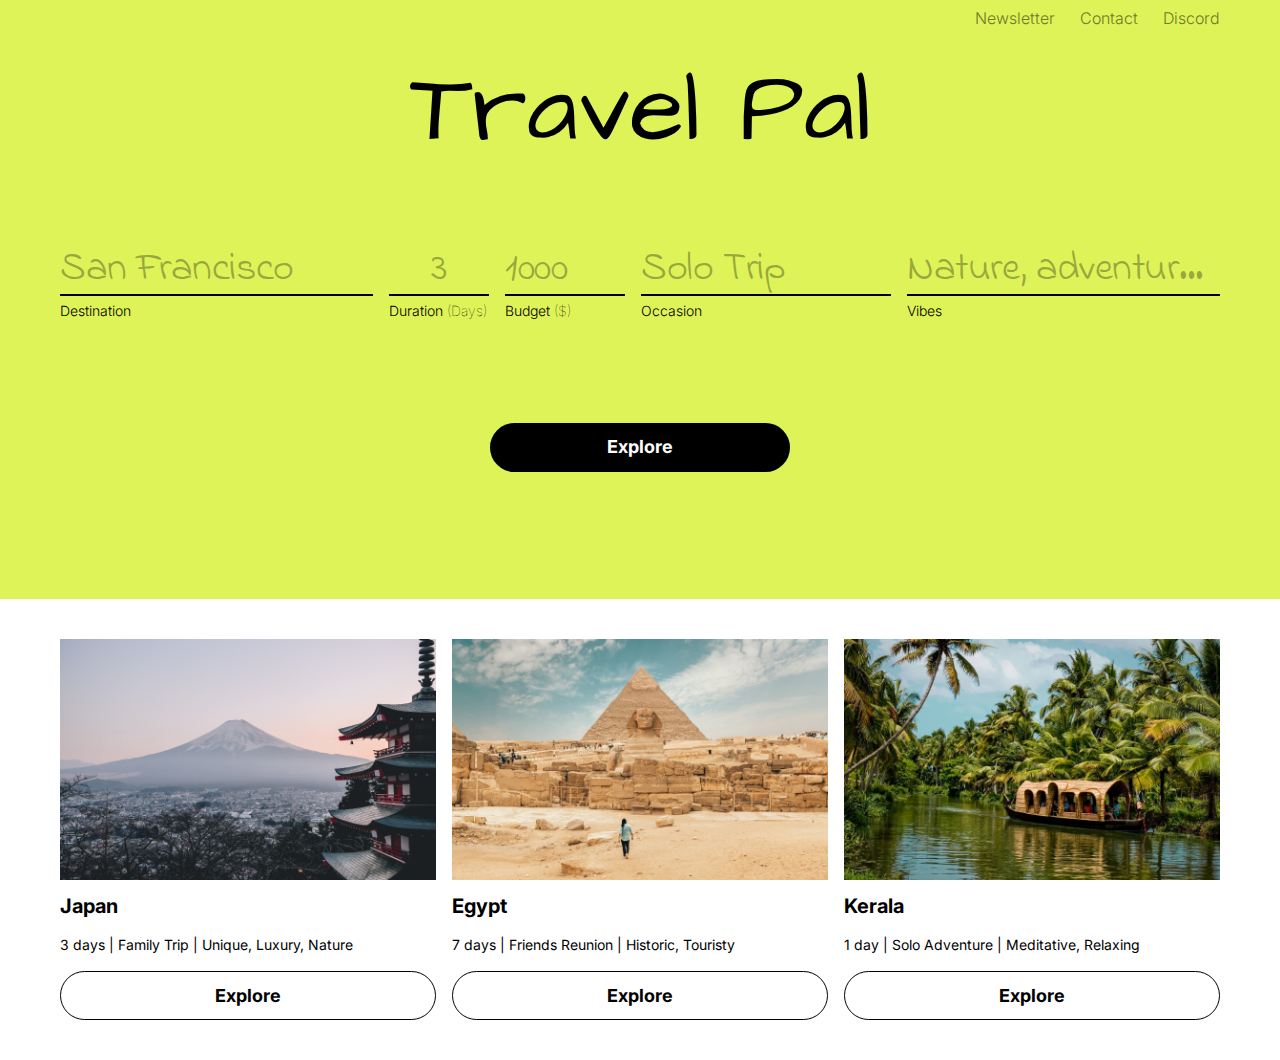
==== index.html @ 109dfd98 "components" ====
<!DOCTYPE html>
<html lang="en">

<head>
  <meta charset="UTF-8" />
  <meta http-equiv="X-UA-Compatible" content="IE=edge" />
  <meta name="viewport" content="width=device-width, initial-scale=1.0" />
  <link rel="stylesheet" href="css/main.css" />
  <!-- <link rel="icon" href="images/logo-small.svg" /> -->
  <title>Home</title>
</head>

<body>
  <div class="main">
    <!-- #header -->
    <header class="header" id="header">
      <div class="autoContainer">
        <div class="header__inner">
          <div class="nav" id="menu">
            <div class="nav__inner">
              <div class="nav__inner-group">
                <a href="" class="nav__inner-link">Newsletter</a>
                <a href="" class="nav__inner-link">Contact</a>
                <a href="" class="nav__inner-link">Discord</a>
              </div>
            </div>
          </div>
          <button class="burger" id="menuBtn"></button>
        </div>
      </div>
    </header>
    <!-- #header end -->

    <!-- #hero -->
    <section class="hero">
      <div class="autoContainer">
        <div class="hero__inner">
          <h1>
            Travel Pal
          </h1>
          <div class="hero__inner-row">
            <div class="input _default">
              <input type="text" value="San Francisco">
              <label>
                Destination
              </label>
            </div>
            <div class="input _default">
              <input type="text" value="3">
              <label>
                Duration
                <span>
                  (Days)
                </span>
              </label>
            </div>
            <div class="input _default">
              <input type="text" value="1000">
              <label>
                Budget
                <span>
                  ($)
                </span>
              </label>
            </div>
            <div class="input _default">
              <input type="text" value="Solo Trip">
              <label>
                Occasion
              </label>
            </div>
            <div class="input _default">
              <input type="text" value="Nature, adventure, relaxing">
              <label>
                Vibes
              </label>
            </div>
          </div>
          <button class="button button--primary">
            Explore
          </button>
        </div>
      </div>
    </section>
    <!-- #hero end -->

    <!-- #grid start-->
    <section class="grid">
      <div class="autoContainer">
        <div class="grid__inner">
          <div class="grid__inner-row">
            <div class="gridItem">
              <div class="gridItem__image">
                <div class="ratioImage">
                  <img src="./images/grid/grid-1.png" alt="grid-1">
                </div>
              </div>
              <h4>
                Japan
              </h4>
              <p>
                3 days | Family Trip | Unique, Luxury, Nature
              </p>
              <button class="button button--secondary">
                Explore
              </button>
            </div>
            <div class="gridItem">
              <div class="gridItem__image">
                <div class="ratioImage">
                  <img src="./images/grid/grid-2.png" alt="grid-2">
                </div>
              </div>
              <h4>
                Egypt
              </h4>
              <p>
                7 days | Friends Reunion | Historic, Touristy
              </p>
              <button class="button button--secondary">
                Explore
              </button>
            </div>
            <div class="gridItem">
              <div class="gridItem__image">
                <div class="ratioImage">
                  <img src="./images/grid/grid-3.png" alt="grid-3">
                </div>
              </div>
              <h4>
                Kerala
              </h4>
              <p>
                1 day | Solo Adventure | Meditative, Relaxing
              </p>
              <button class="button button--secondary">
                Explore
              </button>
            </div>
          </div>
        </div>
      </div>
    </section>
    <!-- #grid end-->


  </div>
  <script src="js/main.js"></script>
</body>

</html>
---- css/main.css ----
@import "./animate.css";
@import url("https://fonts.googleapis.com/css2?family=Architects+Daughter&display=swap");
@import url("https://fonts.googleapis.com/css2?family=Indie+Flower&display=swap");
@import url("https://fonts.googleapis.com/css2?family=Inter:wght@100;300;400;700&display=swap");
@-webkit-keyframes zoomInCenter {
  from {
    opacity: 0;
    -webkit-transform: translate(-50%, -50%) scale(0.9);
            transform: translate(-50%, -50%) scale(0.9);
  }
  30% {
    opacity: 1;
  }
  to {
    opacity: 1;
    -webkit-transform: translate(-50%, -50%) scale(1);
            transform: translate(-50%, -50%) scale(1);
  }
}
@keyframes zoomInCenter {
  from {
    opacity: 0;
    -webkit-transform: translate(-50%, -50%) scale(0.9);
            transform: translate(-50%, -50%) scale(0.9);
  }
  30% {
    opacity: 1;
  }
  to {
    opacity: 1;
    -webkit-transform: translate(-50%, -50%) scale(1);
            transform: translate(-50%, -50%) scale(1);
  }
}
@-webkit-keyframes zoomIn {
  from {
    opacity: 0;
    -webkit-transform: scale(0.9);
            transform: scale(0.9);
  }
  30% {
    opacity: 1;
  }
  to {
    opacity: 1;
    -webkit-transform: scale(1);
            transform: scale(1);
  }
}
@keyframes zoomIn {
  from {
    opacity: 0;
    -webkit-transform: scale(0.9);
            transform: scale(0.9);
  }
  30% {
    opacity: 1;
  }
  to {
    opacity: 1;
    -webkit-transform: scale(1);
            transform: scale(1);
  }
}
@-webkit-keyframes fadeInUp {
  from {
    opacity: 0;
    -webkit-transform: translateY(10%);
            transform: translateY(10%);
  }
  to {
    opacity: 1;
    -webkit-transform: translateY(0);
            transform: translateY(0);
  }
}
@keyframes fadeInUp {
  from {
    opacity: 0;
    -webkit-transform: translateY(10%);
            transform: translateY(10%);
  }
  to {
    opacity: 1;
    -webkit-transform: translateY(0);
            transform: translateY(0);
  }
}
@-webkit-keyframes sticky {
  from {
    opacity: 0;
    -webkit-transform: translateY(-110%);
            transform: translateY(-110%);
  }
  50% {
    opacity: 1;
  }
  to {
    opacity: 1;
    -webkit-transform: translateY(0);
            transform: translateY(0);
  }
}
@keyframes sticky {
  from {
    opacity: 0;
    -webkit-transform: translateY(-110%);
            transform: translateY(-110%);
  }
  50% {
    opacity: 1;
  }
  to {
    opacity: 1;
    -webkit-transform: translateY(0);
            transform: translateY(0);
  }
}
@-webkit-keyframes animInUp {
  from {
    -webkit-transform: translateY(10%) scale(0.98);
            transform: translateY(10%) scale(0.98);
  }
  to {
    -webkit-transform: translateY(0);
            transform: translateY(0);
  }
}
@keyframes animInUp {
  from {
    -webkit-transform: translateY(10%) scale(0.98);
            transform: translateY(10%) scale(0.98);
  }
  to {
    -webkit-transform: translateY(0);
            transform: translateY(0);
  }
}
.animInUp {
  -webkit-animation-name: animInUp;
  animation-name: animInUp;
}

.zoomInCenter {
  -webkit-animation-name: zoomInCenter;
          animation-name: zoomInCenter;
  -webkit-animation-timing-function: ease-in-out;
          animation-timing-function: ease-in-out;
}

/* Typography */
h1 {
  font-size: 100px;
  font-family: "Architects Daughter", cursive;
}

h2 {
  font-size: 100px;
}

h3 {
  font-size: 40px;
}

h4 {
  font-size: 20px;
}

h5 {
  font-size: 18px;
}

h6 {
  font-size: 14px;
}

h1,
h2,
h3,
h4,
h5,
h6 {
  font-weight: 700;
  line-height: 1.2em;
}

p {
  font-size: 14px;
  line-height: 1.8em;
}

:root {
  height: 100%;
}

html {
  height: 100%;
  scroll-behavior: smooth;
}

* {
  margin: 0px;
  padding: 0px;
  border: none;
  outline: none;
  -webkit-box-sizing: border-box;
          box-sizing: border-box;
}

button {
  cursor: pointer;
  outline: none;
  background: transparent;
}
button:focus {
  outline: none;
}

input::-webkit-outer-spin-button,
input::-webkit-inner-spin-button {
  -webkit-appearance: none;
  margin: 0;
}

/* width */
::-webkit-scrollbar {
  width: 8px;
}

/* Track */
::-webkit-scrollbar-track {
  background: #fff;
}

/* Handle */
::-webkit-scrollbar-thumb {
  background: rgba(0, 0, 0, 0.2);
  border-radius: 10px;
}

/* Handle on hover */
::-webkit-scrollbar-thumb:hover {
  background: rgba(0, 0, 0, 0.3);
}

body {
  height: 100%;
  cursor: default;
  font-size: 14px;
  color: #000;
  line-height: 1.7em;
  font-weight: 400;
  background: #fff;
  font-family: "Inter", sans-serif;
  -webkit-font-smoothing: antialiased;
  -moz-font-smoothing: antialiased;
}

body.active {
  overflow: hidden;
}

a {
  cursor: pointer;
  text-decoration: none;
  color: #000;
}

ul,
li {
  list-style: none;
  padding: 0px;
  margin: 0px;
}

img,
svg {
  pointer-events: none;
}

.main {
  display: -webkit-box;
  display: -ms-flexbox;
  display: flex;
  -webkit-box-orient: vertical;
  -webkit-box-direction: normal;
      -ms-flex-direction: column;
          flex-direction: column;
  overflow: hidden;
  min-height: 100%;
}

.autoContainer {
  max-width: 1400px;
  margin: 0 auto;
  padding: 0 60px;
}

.input {
  display: -webkit-box;
  display: -ms-flexbox;
  display: flex;
  -webkit-box-orient: vertical;
  -webkit-box-direction: normal;
      -ms-flex-direction: column;
          flex-direction: column;
  width: 100%;
  font-size: 40px;
}
.input input,
.input textarea {
  width: 100%;
  background-color: transparent;
  resize: none;
  -webkit-transition: 0.3s ease-out;
  transition: 0.3s ease-out;
  font-family: "Indie Flower", cursive;
  color: #000;
  font-style: normal;
  font-weight: 400;
  font-size: inherit;
  line-height: 1;
  display: -webkit-box;
  -webkit-line-clamp: 3;
  -webkit-box-orient: vertical;
  overflow: hidden;
  text-overflow: ellipsis;
  letter-spacing: -0.4px;
}
.input input::-webkit-input-placeholder, .input textarea::-webkit-input-placeholder {
  color: #99A83E;
  -webkit-transition: 0.3s ease-out;
  transition: 0.3s ease-out;
}
.input input::-moz-placeholder, .input textarea::-moz-placeholder {
  color: #99A83E;
  -moz-transition: 0.3s ease-out;
  transition: 0.3s ease-out;
}
.input input:-ms-input-placeholder, .input textarea:-ms-input-placeholder {
  color: #99A83E;
  -ms-transition: 0.3s ease-out;
  transition: 0.3s ease-out;
}
.input input::-ms-input-placeholder, .input textarea::-ms-input-placeholder {
  color: #99A83E;
  -ms-transition: 0.3s ease-out;
  transition: 0.3s ease-out;
}
.input input::placeholder,
.input textarea::placeholder {
  color: #99A83E;
  -webkit-transition: 0.3s ease-out;
  transition: 0.3s ease-out;
}
.input label {
  position: relative;
  font-size: 14px;
  color: #000;
  font-weight: 300;
}
.input label span {
  font-weight: 100;
}
.input label::before {
  content: "";
  width: 100%;
  height: 2px;
  background: #000;
  position: absolute;
  left: 0;
  top: -5px;
}
.input._default input {
  color: #99A83E;
}

.button {
  cursor: pointer;
  display: -webkit-box;
  display: -ms-flexbox;
  display: flex;
  -webkit-box-align: center;
      -ms-flex-align: center;
          align-items: center;
  -webkit-box-pack: center;
      -ms-flex-pack: center;
          justify-content: center;
  padding: 0.8em 1.5em;
  border: 1px solid transparent;
  color: #000;
  font-style: normal;
  font-weight: 700;
  font-size: 18px;
  line-height: 1;
  -webkit-transition: all 0.3s ease;
  transition: all 0.3s ease;
  font-family: "Inter", sans-serif;
}
.button--primary {
  background: #000;
  color: #fff;
  border-radius: 100px;
  min-width: 300px;
}
.button--primary:hover {
  color: #000;
  background: #fff;
  border-color: #000;
}
.button--secondary {
  border-radius: 100px;
  width: 100%;
  border-color: #000;
  background-color: #fff;
}
.button--secondary:hover {
  color: #fff;
  background: #000;
}
.button:active {
  opacity: 0.7;
}
.button:disabled {
  cursor: default;
  opacity: 0.5 !important;
}

.ratioImage {
  position: relative;
  padding-bottom: 64%;
  width: 100%;
}
.ratioImage img {
  position: absolute;
  top: 0;
  left: 0;
  width: 100%;
  height: 100%;
  -o-object-fit: cover;
     object-fit: cover;
}
.ratioImage--contain img {
  -o-object-fit: contain;
     object-fit: contain;
}

.noBreak {
  white-space: nowrap;
}

.footer {
  margin-top: auto;
}
.header {
  position: absolute;
  top: 0;
  left: 0;
  width: 100%;
  padding: 10px 0;
  z-index: 5;
  -webkit-transition: 0.2s ease-out;
  transition: 0.2s ease-out;
  -webkit-transition-property: opacity, padding, -webkit-transform;
  transition-property: opacity, padding, -webkit-transform;
  transition-property: opacity, transform, padding;
  transition-property: opacity, transform, padding, -webkit-transform;
}
.header__inner .burger {
  display: none;
}

.nav {
  -webkit-box-flex: 1;
      -ms-flex-positive: 1;
          flex-grow: 1;
}
.nav__inner {
  display: -webkit-box;
  display: -ms-flexbox;
  display: flex;
  width: 100%;
  -webkit-box-align: center;
      -ms-flex-align: center;
          align-items: center;
  -webkit-box-pack: end;
      -ms-flex-pack: end;
          justify-content: flex-end;
}
.nav__inner-group {
  display: -webkit-box;
  display: -ms-flexbox;
  display: flex;
  -webkit-box-align: center;
      -ms-flex-align: center;
          align-items: center;
  gap: 25px;
}
.nav__inner-link {
  position: relative;
  display: -webkit-box;
  display: -ms-flexbox;
  display: flex;
  -webkit-box-align: center;
      -ms-flex-align: center;
          align-items: center;
  color: #6F7A29;
  font-family: "Inter", sans-serif;
  font-style: normal;
  font-weight: 300;
  font-size: 16px;
  line-height: 1;
  -webkit-transition: 0.3s ease-out;
  transition: 0.3s ease-out;
}
.nav__inner-link:hover {
  color: #000;
}

.burger {
  cursor: pointer;
  display: block;
  position: relative;
  font-size: 10px;
  width: 2.6em;
  height: 2em;
  color: #fff;
  background: transparent;
  -webkit-transition: 0.2s ease;
  transition: 0.2s ease;
}
.burger span, .burger::after, .burger::before {
  position: absolute;
  left: 50%;
  width: 100%;
  height: 0.32em;
  background-color: currentColor;
  border-radius: 0.4em;
  -webkit-transition: all 0.3s ease;
  transition: all 0.3s ease;
}
.burger span {
  top: 50%;
  -webkit-transform: translate(-50%, -50%);
          transform: translate(-50%, -50%);
}
.burger::before {
  content: "";
  top: 0;
  -webkit-transform: translateX(-50%);
          transform: translateX(-50%);
}
.burger::after {
  content: "";
  bottom: 0;
  -webkit-transform: translateX(-50%);
          transform: translateX(-50%);
}
.burger:hover {
  opacity: 0.8;
}
.burger.active {
  color: #DEF358;
}
.burger.active::before {
  top: 50%;
  -webkit-transform: translate(-50%, -50%) rotate(45deg);
          transform: translate(-50%, -50%) rotate(45deg);
}
.burger.active::after {
  bottom: 50%;
  -webkit-transform: translate(-50%, 50%) rotate(-45deg);
          transform: translate(-50%, 50%) rotate(-45deg);
}
.burger.active span {
  width: 0;
  opacity: 0;
  -webkit-transition: 0.2s ease;
  transition: 0.2s ease;
}

.hero {
  background: #DEF358;
  padding: 50px 0;
  height: 66.6vh;
}
.hero__inner {
  display: -webkit-box;
  display: -ms-flexbox;
  display: flex;
  -webkit-box-orient: vertical;
  -webkit-box-direction: normal;
      -ms-flex-direction: column;
          flex-direction: column;
  -webkit-box-align: center;
      -ms-flex-align: center;
          align-items: center;
  gap: 70px;
}
.hero__inner-row {
  display: -webkit-box;
  display: -ms-flexbox;
  display: flex;
  gap: 16px;
  margin-bottom: 30px;
  width: 100%;
}
.hero__inner-row .input:nth-child(1) {
  max-width: 320px;
}
.hero__inner-row .input:nth-child(2) {
  max-width: 100px;
}
.hero__inner-row .input:nth-child(2) input {
  text-align: center;
}
.hero__inner-row .input:nth-child(3) {
  max-width: 120px;
}
.hero__inner-row .input:nth-child(4) {
  max-width: 250px;
}
.hero h1 {
  font-weight: 400;
  text-align: center;
}

.grid {
  padding: 40px 0;
}
.grid__inner-row {
  display: -webkit-box;
  display: -ms-flexbox;
  display: flex;
  -webkit-box-pack: justify;
      -ms-flex-pack: justify;
          justify-content: space-between;
  gap: 15px;
}
.gridItem {
  width: calc(33.3% - 10px);
  max-width: 394px;
  display: -webkit-box;
  display: -ms-flexbox;
  display: flex;
  -webkit-box-orient: vertical;
  -webkit-box-direction: normal;
      -ms-flex-direction: column;
          flex-direction: column;
  gap: 14px;
}

@media (max-width: 1160px) {
  .autoContainer {
    padding: 0 40px;
  }
}
@media (max-width: 1025px) {
  .autoContainer {
    padding: 0 30px;
  }

  .header {
    padding: 25px 0;
  }
  .header__inner {
    -webkit-box-pack: justify;
        -ms-flex-pack: justify;
            justify-content: space-between;
  }
  .header__inner-logo {
    padding-right: 20px;
    border-right: 2px solid rgba(255, 255, 255, 0.27);
    border: 0;
  }
  .header__inner .burger {
    display: block;
    z-index: 2;
  }

  .nav {
    position: fixed;
    top: 0;
    left: 0;
    width: 100%;
    height: 100%;
    background: rgba(0, 0, 0, 0.4);
    -webkit-backdrop-filter: blur(4px);
            backdrop-filter: blur(4px);
    z-index: 0;
    -webkit-transform: translate(100%);
            transform: translate(100%);
    opacity: 0;
    pointer-events: none;
    -webkit-transition: all 0s ease 0.25s, opacity 0.2s ease-in-out 0s;
    transition: all 0s ease 0.25s, opacity 0.2s ease-in-out 0s;
  }
  .nav__inner {
    position: absolute;
    top: 0;
    left: 0;
    width: 35%;
    min-width: 280px;
    height: 100%;
    -webkit-box-orient: vertical;
    -webkit-box-direction: normal;
        -ms-flex-direction: column;
            flex-direction: column;
    -webkit-box-align: start;
        -ms-flex-align: start;
            align-items: flex-start;
    -webkit-box-pack: start;
        -ms-flex-pack: start;
            justify-content: flex-start;
    -webkit-box-sizing: border-box;
            box-sizing: border-box;
    background: #fff;
    -webkit-box-shadow: 0px 4px 24px -1px rgba(0, 0, 0, 0.2);
            box-shadow: 0px 4px 24px -1px rgba(0, 0, 0, 0.2);
    padding: 50px 25px;
    -webkit-transform: translate(-100%);
            transform: translate(-100%);
    opacity: 0;
    -webkit-transition: 0.15s ease-in-out 0s;
    transition: 0.15s ease-in-out 0s;
  }
  .nav__inner-group {
    -webkit-box-orient: vertical;
    -webkit-box-direction: normal;
        -ms-flex-direction: column;
            flex-direction: column;
    -webkit-box-align: start;
        -ms-flex-align: start;
            align-items: flex-start;
    padding: 25px 0;
    gap: 8px;
    color: #000;
    border-top: 1px solid #fff;
    width: 100%;
  }
  .nav__inner-group:first-child {
    border: 0;
  }
  .nav__inner-link {
    color: #000;
  }
  .nav__inner-link:after {
    left: 0;
    top: 50%;
    width: 2px;
    height: 80%;
    -webkit-transform: translateY(-50%);
            transform: translateY(-50%);
  }
  .nav__inner-link:hover:after {
    width: 2px;
    height: 100%;
  }
  .nav.active {
    pointer-events: all;
    -webkit-transform: translate(0);
            transform: translate(0);
    opacity: 1;
    -webkit-transition: opacity 0.3s ease-in-out;
    transition: opacity 0.3s ease-in-out;
  }
  .nav.active .nav__inner {
    opacity: 1;
    -webkit-transition: 0.3s ease-in-out 0.05s;
    transition: 0.3s ease-in-out 0.05s;
    -webkit-transform: translate(0);
            transform: translate(0);
  }
}
@media (max-width: 940px) {
  .autoContainer {
    padding: 0 25px;
  }
}
@media (max-width: 768px) {
  .autoContainer {
    padding: 0 15px;
  }
}
@media (max-width: 580px) {
  ._hideMob {
    display: none;
  }
}
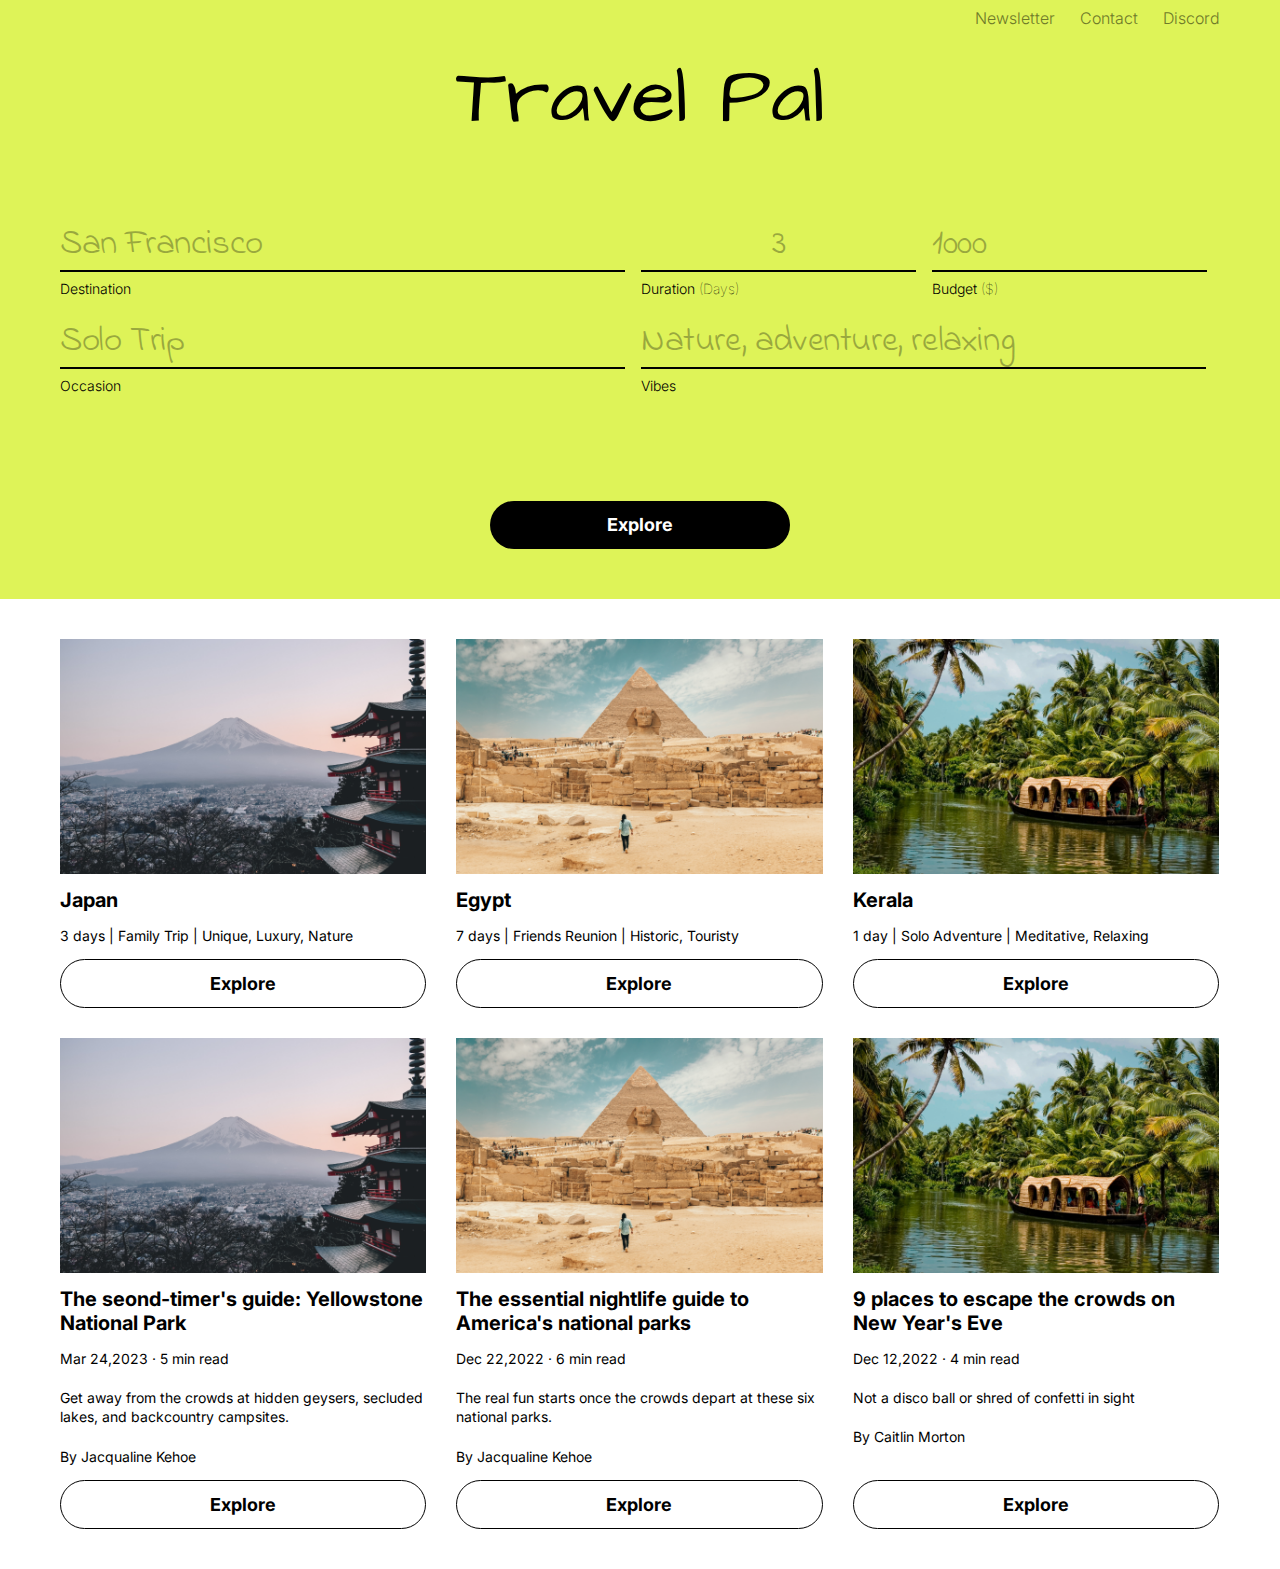
==== commit 132bcf9b: "new" ====
--- a/index.html
+++ b/index.html
@@ -12,6 +12,7 @@
 
 <body>
   <div class="main">
+
     <!-- #header -->
     <header class="header" id="header">
       <div class="autoContainer">
@@ -39,39 +40,49 @@
             Travel Pal
           </h1>
           <div class="hero__inner-row">
-            <div class="input _default">
-              <input type="text" value="San Francisco">
-              <label>
+            <div class="input__wrapper">
+              <div class="input input--underline _default">
+                <input type="text" value="San Francisco">
+              </div>
+              <label class="badge">
                 Destination
               </label>
             </div>
-            <div class="input _default">
-              <input type="text" value="3">
-              <label>
+            <div class="input__wrapper">
+              <div class="input input--underline _default">
+                <input type="text" value="3">
+              </div>
+              <label class="badge">
                 Duration
                 <span>
                   (Days)
                 </span>
               </label>
             </div>
-            <div class="input _default">
-              <input type="text" value="1000">
-              <label>
+            <div class="input__wrapper">
+              <div class="input input--underline _default">
+                <input type="text" value="1000">
+              </div>
+              <label class="badge">
                 Budget
                 <span>
                   ($)
                 </span>
               </label>
             </div>
-            <div class="input _default">
-              <input type="text" value="Solo Trip">
-              <label>
+            <div class="input__wrapper">
+              <div class="input input--underline _default">
+                <input type="text" value="Solo Trip">
+              </div>
+              <label class="badge">
                 Occasion
               </label>
             </div>
-            <div class="input _default">
-              <input type="text" value="Nature, adventure, relaxing">
-              <label>
+            <div class="input__wrapper">
+              <div class="input input--underline _default">
+                <input type="text" value="Nature, adventure, relaxing">
+              </div>
+              <label class="badge">
                 Vibes
               </label>
             </div>
@@ -137,13 +148,73 @@
                 Explore
               </button>
             </div>
+            <div class="gridItem">
+              <div class="gridItem__image">
+                <div class="ratioImage">
+                  <img src="./images/grid/grid-1.png" alt="grid-4">
+                </div>
+              </div>
+              <h4>
+         The seond-timer's guide: Yellowstone National Park
+              </h4>
+              <p>
+              Mar 24,2023 &#183; 5 min read
+              <br><br>
+              Get away from the crowds at hidden geysers, secluded lakes, and backcountry campsites.
+              <br><br>
+              By Jacqualine Kehoe
+              </p>
+              <button class="button button--secondary">
+                Explore
+              </button>
+            </div>
+            <div class="gridItem">
+              <div class="gridItem__image">
+                <div class="ratioImage">
+                  <img src="./images/grid/grid-2.png" alt="grid-5">
+                </div>
+              </div>
+              <h4>
+              The essential nightlife guide to America's national parks
+              </h4>
+              <p>
+              Dec 22,2022 &#183; 6 min read
+              <br><br>
+              The real fun starts once the crowds depart at these six national parks.
+              <br><br>
+              By Jacqualine Kehoe
+              </p>
+              <button class="button button--secondary">
+                Explore
+              </button>
+            </div>
+            <div class="gridItem">
+              <div class="gridItem__image">
+                <div class="ratioImage">
+                  <img src="./images/grid/grid-3.png" alt="grid-6">
+                </div>
+              </div>
+              <h4>
+            9 places to escape the crowds on New Year's Eve
+              </h4>
+              <p>
+              Dec 12,2022 &#183; 4 min read
+              <br><br>
+            Not a disco ball or shred of confetti in sight
+              <br><br>
+              By Caitlin Morton
+              </p>
+              <button class="button button--secondary">
+                Explore
+              </button>
+            </div>
+            
           </div>
         </div>
       </div>
     </section>
     <!-- #grid end-->
 
-
   </div>
   <script src="js/main.js"></script>
 </body>
--- a/css/main.css
+++ b/css/main.css
@@ -186,7 +186,7 @@
 
 p {
   font-size: 14px;
-  line-height: 1.8em;
+  line-height: 1.4em;
 }
 
 :root {
@@ -320,12 +320,9 @@
   font-weight: 400;
   font-size: inherit;
   line-height: 1;
-  display: -webkit-box;
-  -webkit-line-clamp: 3;
-  -webkit-box-orient: vertical;
+  letter-spacing: -0.4px;
   overflow: hidden;
   text-overflow: ellipsis;
-  letter-spacing: -0.4px;
 }
 .input input::-webkit-input-placeholder, .input textarea::-webkit-input-placeholder {
   color: #99A83E;
@@ -353,26 +350,31 @@
   -webkit-transition: 0.3s ease-out;
   transition: 0.3s ease-out;
 }
-.input label {
-  position: relative;
+.input--underline input, .input--underline textarea {
+  border-bottom: 2px solid #000;
+}
+.input._default input {
+  color: #99A83E;
+}
+.input__wrapper {
+  display: -webkit-box;
+  display: -ms-flexbox;
+  display: flex;
+  -webkit-box-orient: vertical;
+  -webkit-box-direction: normal;
+      -ms-flex-direction: column;
+          flex-direction: column;
+  gap: 5px;
+  width: 100%;
+}
+
+.badge {
   font-size: 14px;
   color: #000;
   font-weight: 300;
 }
-.input label span {
+.badge span {
   font-weight: 100;
-}
-.input label::before {
-  content: "";
-  width: 100%;
-  height: 2px;
-  background: #000;
-  position: absolute;
-  left: 0;
-  top: -5px;
-}
-.input._default input {
-  color: #99A83E;
 }
 
 .button {
@@ -582,7 +584,6 @@
 .hero {
   background: #DEF358;
   padding: 50px 0;
-  height: 66.6vh;
 }
 .hero__inner {
   display: -webkit-box;
@@ -595,7 +596,11 @@
   -webkit-box-align: center;
       -ms-flex-align: center;
           align-items: center;
-  gap: 70px;
+  gap: 30px;
+  -webkit-box-pack: justify;
+      -ms-flex-pack: justify;
+          justify-content: space-between;
+  min-height: calc(66.6vh - 100px);
 }
 .hero__inner-row {
   display: -webkit-box;
@@ -605,19 +610,19 @@
   margin-bottom: 30px;
   width: 100%;
 }
-.hero__inner-row .input:nth-child(1) {
+.hero__inner-row .input__wrapper:nth-child(1) {
   max-width: 320px;
 }
-.hero__inner-row .input:nth-child(2) {
+.hero__inner-row .input__wrapper:nth-child(2) {
   max-width: 100px;
 }
-.hero__inner-row .input:nth-child(2) input {
+.hero__inner-row .input__wrapper:nth-child(2) input {
   text-align: center;
 }
-.hero__inner-row .input:nth-child(3) {
+.hero__inner-row .input__wrapper:nth-child(3) {
   max-width: 120px;
 }
-.hero__inner-row .input:nth-child(4) {
+.hero__inner-row .input__wrapper:nth-child(4) {
   max-width: 250px;
 }
 .hero h1 {
@@ -628,17 +633,29 @@
 .grid {
   padding: 40px 0;
 }
+.grid__inner {
+  display: -webkit-box;
+  display: -ms-flexbox;
+  display: flex;
+  -webkit-box-orient: vertical;
+  -webkit-box-direction: normal;
+      -ms-flex-direction: column;
+          flex-direction: column;
+  gap: 45px;
+}
 .grid__inner-row {
   display: -webkit-box;
   display: -ms-flexbox;
   display: flex;
-  -webkit-box-pack: justify;
-      -ms-flex-pack: justify;
-          justify-content: space-between;
-  gap: 15px;
+  -webkit-box-pack: start;
+      -ms-flex-pack: start;
+          justify-content: flex-start;
+  -ms-flex-wrap: wrap;
+      flex-wrap: wrap;
+  gap: 48px;
 }
 .gridItem {
-  width: calc(33.3% - 10px);
+  width: calc(33.3% - 32px);
   max-width: 394px;
   display: -webkit-box;
   display: -ms-flexbox;
@@ -649,127 +666,152 @@
           flex-direction: column;
   gap: 14px;
 }
-
+.gridItem p {
+  -webkit-box-flex: 1;
+      -ms-flex: 1;
+          flex: 1;
+}
+
+.tabs {
+  display: -webkit-box;
+  display: -ms-flexbox;
+  display: flex;
+  -webkit-box-pack: center;
+      -ms-flex-pack: center;
+          justify-content: center;
+  gap: 50px;
+  font-size: 30px;
+}
+.tabs__button {
+  font-weight: 500;
+  font-size: 1em;
+  position: relative;
+  color: #C0B9CF;
+  cursor: pointer;
+  -webkit-transition: 0.3s ease-in-out;
+  transition: 0.3s ease-in-out;
+  padding-bottom: 10px;
+}
+.tabs__button:after {
+  content: "";
+  width: 0;
+  height: 2px;
+  background: #C0B9CF;
+  position: absolute;
+  left: 0;
+  bottom: 0;
+  opacity: 0;
+  -webkit-transition: 0.3s ease-in-out;
+  transition: 0.3s ease-in-out;
+}
+.tabs__button:hover::after {
+  width: 100%;
+  opacity: 1;
+}
+.tabs__button.active {
+  color: #000;
+}
+.tabs__button.active:after {
+  background: #000;
+  width: 100%;
+  opacity: 1;
+}
+.tabs__button.active:hover {
+  opacity: 0.7;
+}
+
+@media (max-width: 1350px) {
+  h1, h2 {
+    font-size: 90px;
+  }
+}
+@media (max-width: 1280px) {
+  h1, h2 {
+    font-size: 80px;
+  }
+
+  .input {
+    font-size: 35px;
+  }
+
+  .hero__inner-row {
+    -ms-flex-wrap: wrap;
+        flex-wrap: wrap;
+  }
+  .hero__inner-row .input__wrapper:nth-child(1) {
+    max-width: unset;
+    width: calc(50% - 15px);
+  }
+  .hero__inner-row .input__wrapper:nth-child(2) {
+    max-width: unset;
+    width: calc(25% - 15px);
+  }
+  .hero__inner-row .input__wrapper:nth-child(3) {
+    max-width: unset;
+    width: calc(25% - 15px);
+  }
+  .hero__inner-row .input__wrapper:nth-child(4) {
+    max-width: unset;
+    width: calc(50% - 15px);
+  }
+  .hero__inner-row .input__wrapper:nth-child(5) {
+    width: calc(50% - 15px);
+  }
+
+  .tabs {
+    gap: 40px;
+    font-size: 25px;
+  }
+
+  .grid__inner-row {
+    gap: 30px 30px;
+  }
+  .gridItem {
+    width: calc(33.3% - 20px);
+  }
+}
 @media (max-width: 1160px) {
   .autoContainer {
     padding: 0 40px;
   }
+
+  h1, h2 {
+    font-size: 70px;
+  }
+
+  .grid__inner-row {
+    gap: 30px 20px;
+  }
+  .gridItem {
+    width: calc(33.3% - 15px);
+  }
 }
 @media (max-width: 1025px) {
   .autoContainer {
     padding: 0 30px;
   }
 
-  .header {
-    padding: 25px 0;
-  }
-  .header__inner {
-    -webkit-box-pack: justify;
-        -ms-flex-pack: justify;
-            justify-content: space-between;
-  }
-  .header__inner-logo {
-    padding-right: 20px;
-    border-right: 2px solid rgba(255, 255, 255, 0.27);
-    border: 0;
-  }
-  .header__inner .burger {
-    display: block;
-    z-index: 2;
-  }
-
-  .nav {
-    position: fixed;
-    top: 0;
-    left: 0;
-    width: 100%;
-    height: 100%;
-    background: rgba(0, 0, 0, 0.4);
-    -webkit-backdrop-filter: blur(4px);
-            backdrop-filter: blur(4px);
-    z-index: 0;
-    -webkit-transform: translate(100%);
-            transform: translate(100%);
-    opacity: 0;
-    pointer-events: none;
-    -webkit-transition: all 0s ease 0.25s, opacity 0.2s ease-in-out 0s;
-    transition: all 0s ease 0.25s, opacity 0.2s ease-in-out 0s;
-  }
-  .nav__inner {
-    position: absolute;
-    top: 0;
-    left: 0;
-    width: 35%;
-    min-width: 280px;
-    height: 100%;
-    -webkit-box-orient: vertical;
-    -webkit-box-direction: normal;
-        -ms-flex-direction: column;
-            flex-direction: column;
-    -webkit-box-align: start;
-        -ms-flex-align: start;
-            align-items: flex-start;
-    -webkit-box-pack: start;
-        -ms-flex-pack: start;
-            justify-content: flex-start;
-    -webkit-box-sizing: border-box;
-            box-sizing: border-box;
-    background: #fff;
-    -webkit-box-shadow: 0px 4px 24px -1px rgba(0, 0, 0, 0.2);
-            box-shadow: 0px 4px 24px -1px rgba(0, 0, 0, 0.2);
-    padding: 50px 25px;
-    -webkit-transform: translate(-100%);
-            transform: translate(-100%);
-    opacity: 0;
-    -webkit-transition: 0.15s ease-in-out 0s;
-    transition: 0.15s ease-in-out 0s;
-  }
-  .nav__inner-group {
-    -webkit-box-orient: vertical;
-    -webkit-box-direction: normal;
-        -ms-flex-direction: column;
-            flex-direction: column;
-    -webkit-box-align: start;
-        -ms-flex-align: start;
-            align-items: flex-start;
-    padding: 25px 0;
-    gap: 8px;
-    color: #000;
-    border-top: 1px solid #fff;
-    width: 100%;
-  }
-  .nav__inner-group:first-child {
-    border: 0;
-  }
-  .nav__inner-link {
-    color: #000;
-  }
-  .nav__inner-link:after {
-    left: 0;
-    top: 50%;
-    width: 2px;
-    height: 80%;
-    -webkit-transform: translateY(-50%);
-            transform: translateY(-50%);
-  }
-  .nav__inner-link:hover:after {
-    width: 2px;
-    height: 100%;
-  }
-  .nav.active {
-    pointer-events: all;
-    -webkit-transform: translate(0);
-            transform: translate(0);
-    opacity: 1;
-    -webkit-transition: opacity 0.3s ease-in-out;
-    transition: opacity 0.3s ease-in-out;
-  }
-  .nav.active .nav__inner {
-    opacity: 1;
-    -webkit-transition: 0.3s ease-in-out 0.05s;
-    transition: 0.3s ease-in-out 0.05s;
-    -webkit-transform: translate(0);
-            transform: translate(0);
+  h1, h2 {
+    font-size: 65px;
+  }
+
+  h4 {
+    font-size: 18px;
+  }
+
+  .button {
+    font-size: 16px;
+  }
+  .button--primary {
+    min-width: 270px;
+  }
+
+  .grid__inner-row {
+    gap: 30px 12px;
+  }
+  .gridItem {
+    gap: 10px;
+    width: calc(33.3% - 10px);
   }
 }
 @media (max-width: 940px) {
@@ -777,13 +819,147 @@
     padding: 0 25px;
   }
 }
+@media (max-width: 840px) {
+  h1, h2 {
+    font-size: 60px;
+  }
+
+  .input {
+    font-size: 30px;
+  }
+
+  .grid {
+    padding: 30px 0;
+  }
+  .grid__inner {
+    gap: 40px;
+  }
+  .gridItem {
+    gap: 10px;
+  }
+}
 @media (max-width: 768px) {
   .autoContainer {
     padding: 0 15px;
   }
+
+  .hero {
+    padding-bottom: 40px;
+  }
+
+  .grid {
+    padding: 30px 0;
+  }
+  .grid__inner-row {
+    -ms-flex-wrap: wrap;
+        flex-wrap: wrap;
+    gap: 30px 20px;
+  }
+  .gridItem {
+    max-width: unset;
+    gap: 10px;
+    width: calc(50% - 10px);
+  }
+
+  .tabs {
+    gap: 30px;
+    font-size: 22px;
+  }
+  .tabs__button {
+    padding-bottom: 7px;
+  }
 }
 @media (max-width: 580px) {
-  ._hideMob {
-    display: none;
+  h1, h2 {
+    font-size: 50px;
+  }
+
+  h4 {
+    font-size: 16px;
+  }
+
+  .input {
+    font-size: 25px;
+  }
+
+  .button {
+    font-size: 14px;
+  }
+  .button--primary {
+    min-width: 250px;
+  }
+
+  .nav__inner-link {
+    font-size: 14px;
+  }
+
+  .grid__inner {
+    gap: 25px;
+  }
+
+  .tabs {
+    gap: 25px;
+    font-size: 18px;
+  }
+  .tabs__button {
+    padding-bottom: 5px;
+  }
+}
+@media (max-width: 480px) {
+  h1, h2 {
+    font-size: 40px;
+  }
+
+  .input {
+    font-size: 22px;
+  }
+
+  .badge {
+    font-size: 12px;
+  }
+
+  .hero__inner-row {
+    margin-bottom: 10px;
+    -ms-flex-wrap: wrap;
+        flex-wrap: wrap;
+    gap: 20px 10px;
+  }
+  .hero__inner-row .input__wrapper:nth-child(1) {
+    max-width: unset;
+    width: calc(50% - 7px);
+  }
+  .hero__inner-row .input__wrapper:nth-child(2) {
+    max-width: unset;
+    width: calc(25% - 7px);
+  }
+  .hero__inner-row .input__wrapper:nth-child(3) {
+    max-width: unset;
+    width: calc(25% - 7px);
+  }
+  .hero__inner-row .input__wrapper:nth-child(4) {
+    max-width: unset;
+    width: 100%;
+  }
+  .hero__inner-row .input__wrapper:nth-child(5) {
+    width: 100%;
+  }
+
+  .grid__inner-row {
+    gap: 25px;
+    -webkit-box-pack: center;
+        -ms-flex-pack: center;
+            justify-content: center;
+  }
+  .gridItem {
+    gap: 10px;
+    width: 100%;
+    max-width: 400px;
+  }
+
+  .tabs {
+    gap: 25px;
+    font-size: 16px;
+    -ms-flex-wrap: wrap;
+        flex-wrap: wrap;
   }
 }